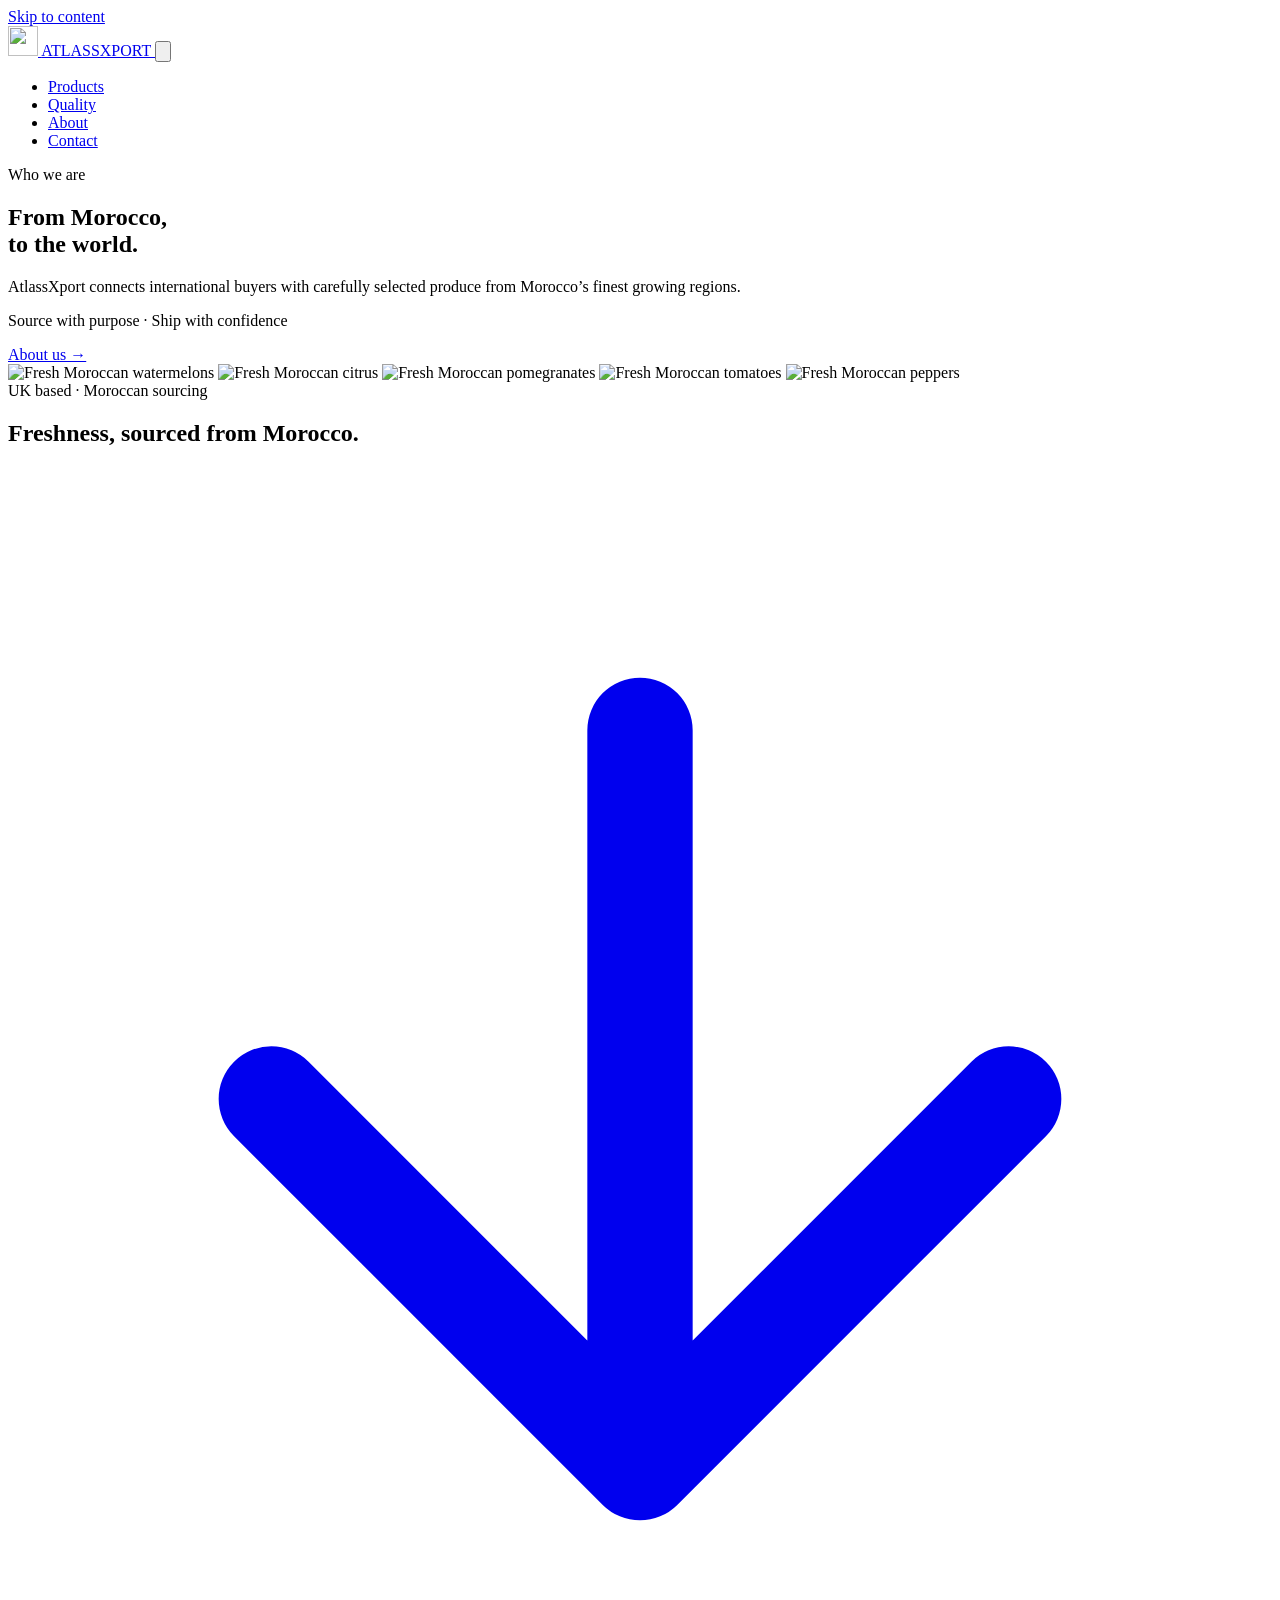
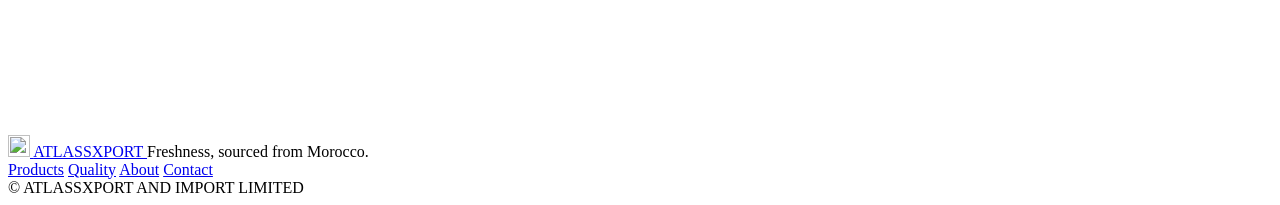
==== index.html @ 6ae71a1c "Add files via upload" ====
<!doctype html>
<html lang="en">
<head>
  <meta charset="utf-8">
  <meta name="viewport" content="width=device-width, initial-scale=1">
  <title>ATLASSXPORT | Fresh Produce Sourced from Morocco</title>
  <meta name="description" content="ATLASSXPORT is a UK-based fresh produce exporter sourcing watermelons, citrus, pomegranates, tomatoes and peppers from Morocco.">
  <meta property="og:title" content="ATLASSXPORT | Fresh Produce Sourced from Morocco">
  <meta property="og:description" content="Freshness, sourced from Morocco. UK based, Moroccan sourcing.">
  <meta property="og:type" content="website">
  <link rel="icon" href="assets/logo.png" type="image/png">
  <link rel="stylesheet" href="css/style.css?v=23">
</head>
<body>
  <a class="skip-link" href="#main">Skip to content</a>

  <header class="site-header">
    <nav class="site-nav" aria-label="Primary">
      <a class="brand" href="index.html">
        <img src="assets/logo.png" alt="" width="30" height="30">
        <span>ATLASSXPORT</span>
      </a>
      <button class="nav-toggle" aria-expanded="false" aria-controls="nav-links" aria-label="Toggle menu">
        <svg viewBox="0 0 24 24" fill="none" stroke="currentColor" stroke-width="2" stroke-linecap="round"><path d="M3 6h18M3 12h18M3 18h18"/></svg>
      </button>
      <ul class="nav-links" id="nav-links">
        <li><a href="index.html" aria-current="page">Products</a></li>
        <li><a href="quality.html">Quality</a></li>
        <li><a href="about.html">About</a></li>
        <li><a href="contact.html">Contact</a></li>
      </ul>
    </nav>
  </header>

  <main id="main">
    <section class="stripe reveal home-intro" aria-label="Who we are">
      <div class="wrap home-story">
        <span class="section-label">Who we are</span>
        <h2 class="mega home-story-heading">From Morocco,<br>to the world.</h2>
        <p class="story-line">AtlassXport connects international buyers with carefully selected produce from Morocco&rsquo;s finest growing regions.</p>
        <p class="final-line">Source with purpose &middot; Ship with confidence</p>
        <a class="back-link" href="about.html">About us &rarr;</a>
      </div>
    </section>

    <section class="home-hero">
      <div class="hero-rotator" data-hero-rotator>
        <img src="assets/photos/watermelon.jpg" alt="Fresh Moroccan watermelons" class="is-active">
        <img src="assets/photos/orange.jpg" alt="Fresh Moroccan citrus" loading="lazy" decoding="async">
        <img src="assets/photos/pomegranate.jpg" alt="Fresh Moroccan pomegranates" loading="lazy" decoding="async">
        <img src="assets/photos/tomato.jpg" alt="Fresh Moroccan tomatoes" loading="lazy" decoding="async">
        <img src="assets/photos/pepper.jpg" alt="Fresh Moroccan peppers" loading="lazy" decoding="async">
      </div>
      <div class="hero-copy">
        <span class="eyebrow">UK based &middot; Moroccan sourcing</span>
        <h1>Freshness, sourced from Morocco.</h1>
      </div>
      <a class="scroll-cue" href="#products" aria-label="See our products">
        <svg viewBox="0 0 24 24" fill="none" stroke="currentColor" stroke-width="2" stroke-linecap="round" stroke-linejoin="round"><path d="M12 5v14M5 12l7 7 7-7"/></svg>
      </a>
    </section>

    <section id="products" class="showcase" data-product-grid aria-label="Our products"></section>
  </main>

  <footer class="site-footer">
    <div class="wrap">
      <a class="foot-brand" href="index.html">
        <img src="assets/logo.png" alt="" width="22" height="22">
        <span>ATLASSXPORT</span>
      </a>
      <span>Freshness, sourced from Morocco.</span>
      <div class="foot-links">
        <a href="index.html">Products</a>
        <a href="quality.html">Quality</a>
        <a href="about.html">About</a>
        <a href="contact.html">Contact</a>
      </div>
      <span>&copy; <span data-year></span> ATLASSXPORT AND IMPORT LIMITED</span>
    </div>
  </footer>

  <script src="js/products.js?v=23"></script>
  <script src="js/main.js?v=23"></script>
</body>
</html>
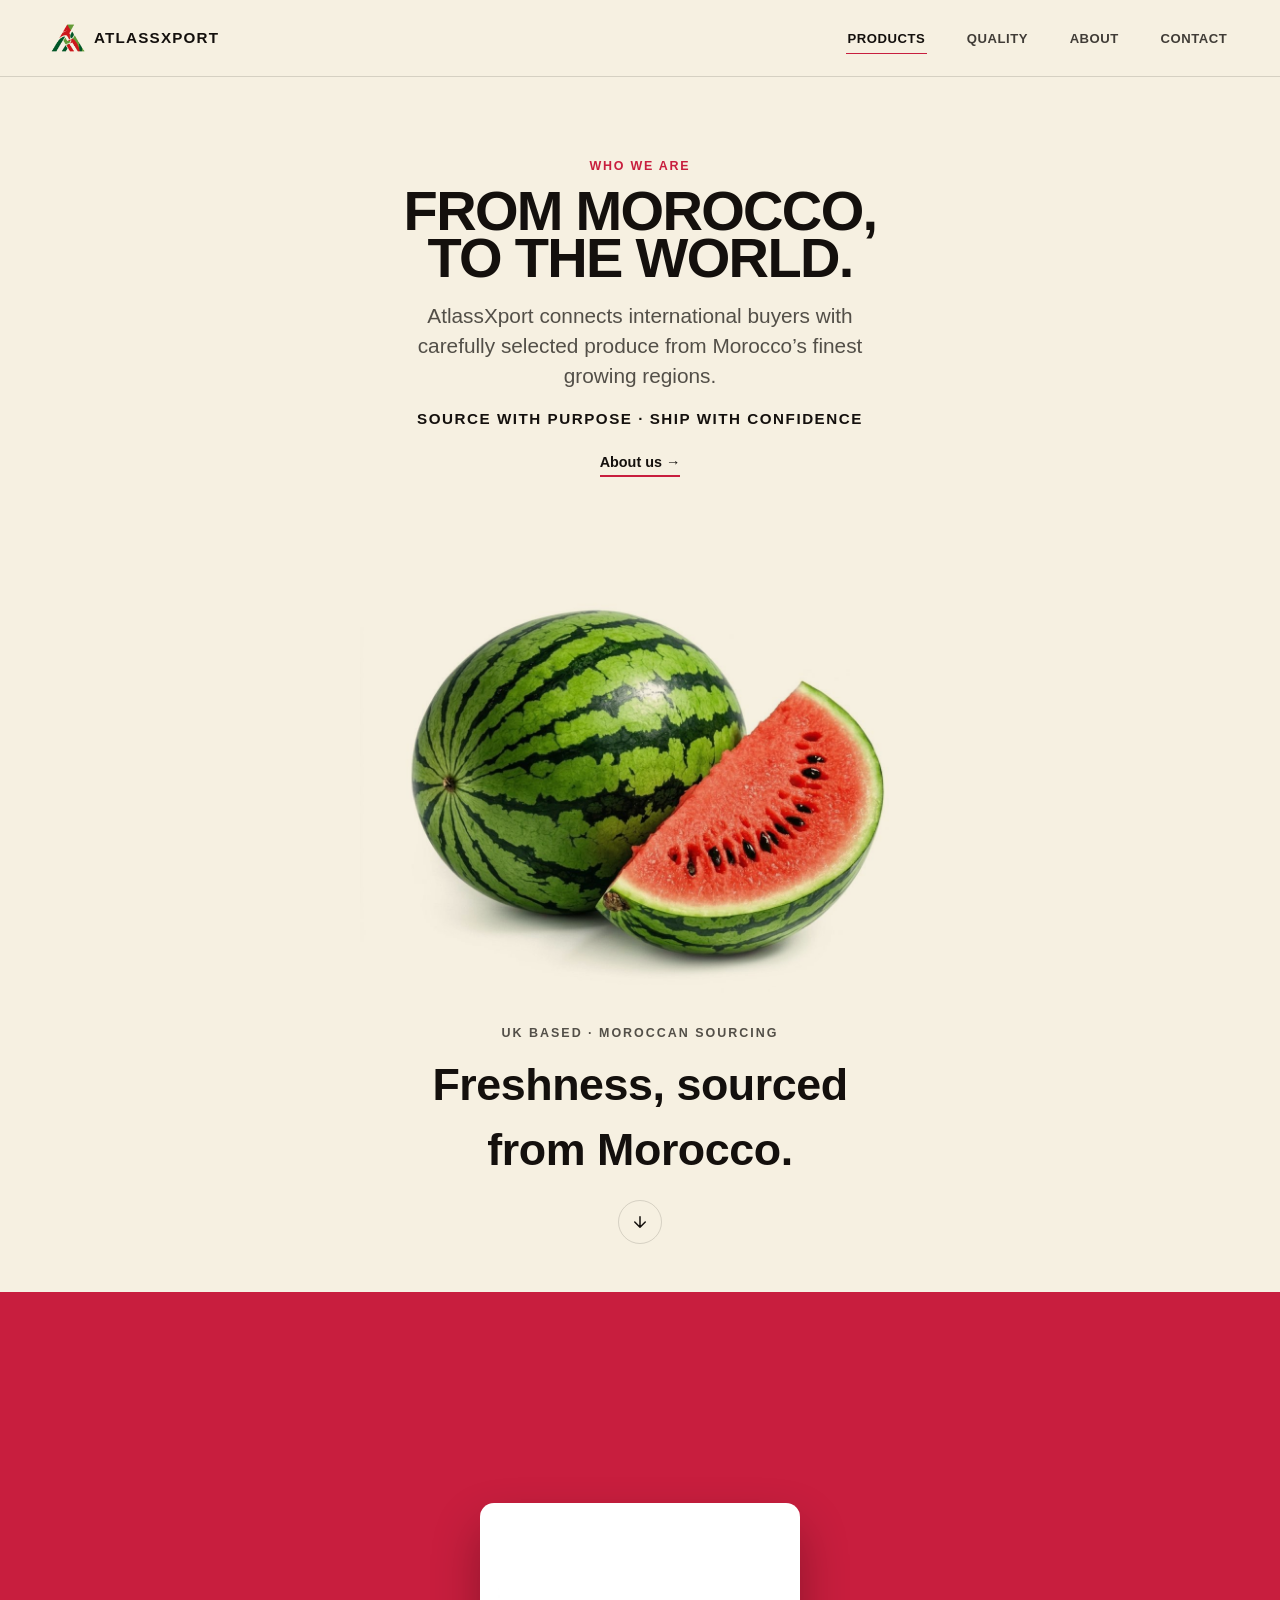
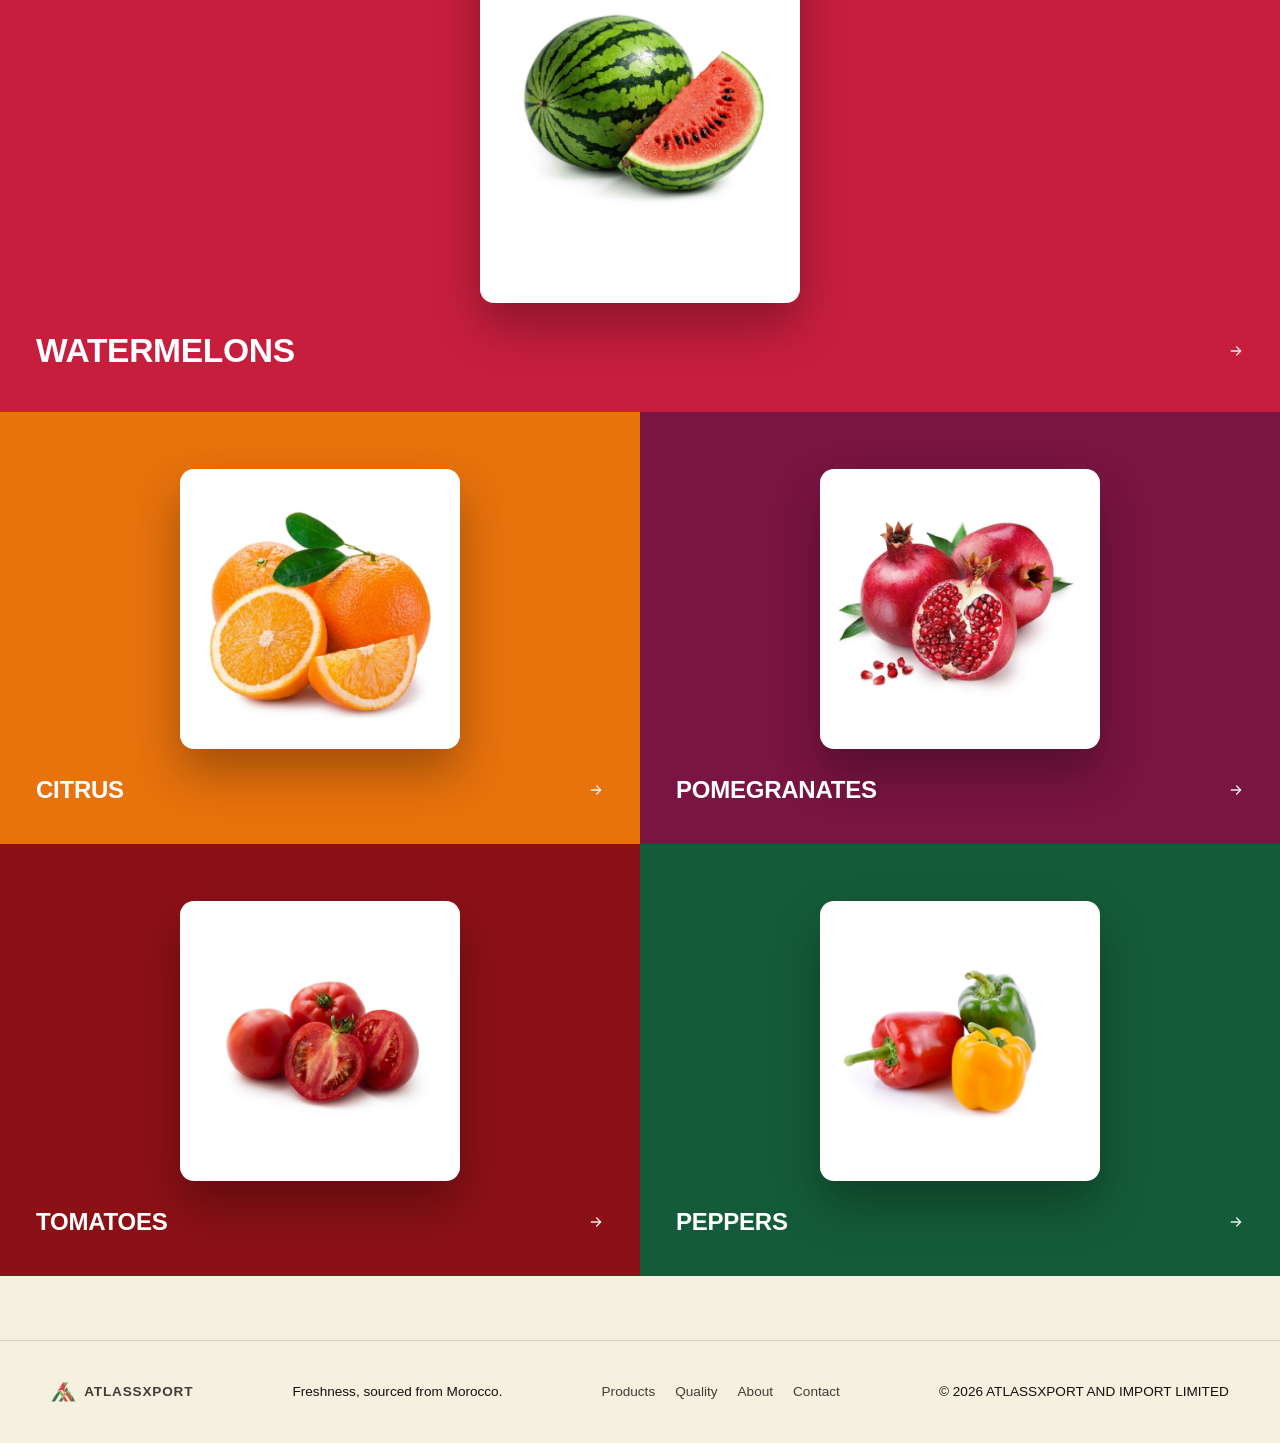
==== commit 9437c25f: "Add files via upload" ====
--- a/index.html
+++ b/index.html
@@ -9,7 +9,7 @@
   <meta property="og:description" content="Freshness, sourced from Morocco. UK based, Moroccan sourcing.">
   <meta property="og:type" content="website">
   <link rel="icon" href="assets/logo.png" type="image/png">
-  <link rel="stylesheet" href="css/style.css?v=23">
+  <link rel="stylesheet" href="css/style.css?v=34">
 </head>
 <body>
   <a class="skip-link" href="#main">Skip to content</a>
@@ -80,7 +80,7 @@
     </div>
   </footer>
 
-  <script src="js/products.js?v=23"></script>
-  <script src="js/main.js?v=23"></script>
+  <script src="js/products.js?v=34"></script>
+  <script src="js/main.js?v=34"></script>
 </body>
 </html>
--- a/css/style.css
+++ b/css/style.css
@@ -0,0 +1,1125 @@
+/* =========================================================
+   ATLASSXPORT — style.css
+   Palette + type scale are centralized here as CSS variables.
+   ========================================================= */
+:root {
+  --cream: #f6f0e1;
+  --cream-dim: #ece2ca;
+  --black: #14100d;
+  --black-soft: rgba(20, 16, 13, 0.72);
+
+  --accent: #c81e3e;       /* brand red — nav, buttons, focus, numerals */
+  --accent-dark: #841531;
+  --success: #145c39;      /* form confirmation message */
+
+  --line: rgba(20, 16, 13, 0.14);
+  --line-on-dark: rgba(246, 240, 225, 0.22);
+  --radius: 14px;
+  --nav-h: 76px;
+  --font: -apple-system, "Segoe UI", Roboto, Helvetica, Arial, sans-serif;
+  --ease: cubic-bezier(.2, .7, .2, 1);
+  color-scheme: light;
+}
+
+/* ---------- reset ---------- */
+* { box-sizing: border-box; }
+html {
+  scroll-behavior: smooth;
+  scroll-padding-top: calc(var(--nav-h) + 1rem);
+  -webkit-text-size-adjust: 100%;
+}
+body {
+  -webkit-tap-highlight-color: transparent;
+  margin: 0;
+  min-height: 100dvh;
+  display: flex;
+  flex-direction: column;
+  font-family: var(--font);
+  background: var(--cream);
+  color: var(--black);
+  line-height: 1.45;
+  -webkit-font-smoothing: antialiased;
+  overflow-x: hidden;
+}
+body > main { flex: 1; }
+img, svg { max-width: 100%; display: block; }
+a { color: inherit; }
+h1, h2, h3, p, dl, dd { margin: 0; }
+ul { margin: 0; padding: 0; list-style: none; }
+button { font: inherit; }
+
+:focus-visible {
+  outline: 3px solid var(--accent);
+  outline-offset: 3px;
+  border-radius: 4px;
+}
+
+.skip-link {
+  position: absolute;
+  left: 1rem;
+  top: -60px;
+  background: var(--black);
+  color: var(--cream);
+  padding: .75rem 1.25rem;
+  border-radius: 8px;
+  z-index: 300;
+  transition: top .15s var(--ease);
+}
+.skip-link:focus { top: 1rem; }
+
+.wrap {
+  max-width: 1320px;
+  margin-inline: auto;
+  padding-inline: clamp(1.25rem, 4vw, 3.5rem);
+}
+
+.visually-hidden {
+  position: absolute;
+  width: 1px; height: 1px;
+  overflow: hidden;
+  clip: rect(0 0 0 0);
+  white-space: nowrap;
+}
+
+/* ---------- nav (deliberately quiet) ---------- */
+.site-header {
+  position: sticky;
+  top: 0;
+  z-index: 100;
+  background: rgba(246, 240, 225, 0.92);
+  backdrop-filter: blur(6px);
+  border-bottom: 1px solid var(--line);
+  transition: transform .5s var(--ease), box-shadow .4s var(--ease), background .4s var(--ease);
+}
+.site-header.is-scrolled { box-shadow: 0 6px 24px rgba(20, 16, 13, .06); }
+.site-header.is-hidden { transform: translateY(-100%); }
+
+.scroll-progress {
+  position: fixed;
+  inset: 0 0 auto 0;
+  height: 3px;
+  z-index: 200;
+  background: var(--accent);
+  transform: scaleX(0);
+  transform-origin: 0 50%;
+  pointer-events: none;
+}
+.site-nav {
+  display: flex;
+  align-items: center;
+  justify-content: space-between;
+  height: var(--nav-h);
+  max-width: 1320px;
+  margin-inline: auto;
+  padding-inline: clamp(1.25rem, 4vw, 3.5rem);
+}
+.brand {
+  display: flex;
+  align-items: center;
+  gap: .55rem;
+  font-weight: 800;
+  font-size: .95rem;
+  letter-spacing: .08em;
+  text-decoration: none;
+  white-space: nowrap;
+  text-transform: uppercase;
+}
+.brand img { width: 34px; height: 30px; object-fit: contain; }
+
+.nav-links {
+  display: flex;
+  gap: clamp(1.25rem, 3vw, 2.5rem);
+}
+.nav-links a {
+  text-decoration: none;
+  font-weight: 600;
+  font-size: .82rem;
+  letter-spacing: .04em;
+  text-transform: uppercase;
+  padding: .4rem .1rem;
+  border-bottom: 1px solid transparent;
+  opacity: .8;
+}
+.nav-links a[aria-current="page"] { opacity: 1; border-color: var(--accent); }
+.nav-links a:hover { opacity: 1; border-color: var(--black); }
+
+.nav-toggle {
+  display: none;
+  background: none;
+  border: 1px solid var(--line);
+  border-radius: 8px;
+  width: 42px;
+  height: 42px;
+  align-items: center;
+  justify-content: center;
+  cursor: pointer;
+}
+.nav-toggle svg { width: 18px; height: 18px; }
+
+@media (max-width: 760px) {
+  .nav-toggle { display: flex; }
+  .nav-links {
+    position: absolute;
+    top: 100%;
+    left: 0;
+    right: 0;
+    background: var(--cream);
+    flex-direction: column;
+    gap: 0;
+    padding: .4rem clamp(1.25rem, 4vw, 3.5rem) 1rem;
+    border-bottom: 1px solid var(--line);
+    box-shadow: 0 18px 30px rgba(20, 16, 13, .1);
+    transform: translateY(-8px);
+    opacity: 0;
+    visibility: hidden;
+    pointer-events: none;
+    transition: transform .25s var(--ease), opacity .25s var(--ease), visibility 0s linear .25s;
+  }
+  .nav-links.open { transform: translateY(0); opacity: 1; visibility: visible; pointer-events: auto; transition-delay: 0s; }
+  .nav-links li { border-bottom: 1px solid var(--line); }
+  .nav-links li:last-child { border-bottom: 0; }
+  .nav-links a,
+  .nav-links a[aria-current="page"],
+  .nav-links a:hover {
+    display: block;
+    padding: 1.05rem 0;
+    font-size: 1.05rem;
+    border: 0;
+    opacity: 1;
+  }
+  .nav-links a[aria-current="page"] { color: var(--accent); }
+}
+
+/* ---------- footer ---------- */
+.site-footer {
+  border-top: 1px solid var(--line);
+  padding: 2.5rem 0;
+  margin-top: 4rem;
+}
+.site-footer .wrap {
+  display: flex;
+  flex-wrap: wrap;
+  gap: 1.1rem 2rem;
+  align-items: center;
+  justify-content: space-between;
+  font-size: .85rem;
+}
+.site-footer a { text-decoration: none; opacity: .8; }
+.site-footer a:hover { opacity: 1; text-decoration: underline; text-underline-offset: 3px; }
+.foot-brand { display: flex; align-items: center; gap: .5rem; font-weight: 800; letter-spacing: .06em; text-transform: uppercase; font-size: .85rem; }
+.foot-brand img { width: 25px; height: 22px; object-fit: contain; }
+.foot-links { display: flex; gap: 1.25rem; }
+
+/* ---------- shared: oversized editorial type ---------- */
+.mega {
+  font-weight: 800;
+  text-transform: uppercase;
+  letter-spacing: -.03em;
+  line-height: .84;
+  margin: 0;
+}
+.photo-card {
+  display: block;
+  background: #fff;
+  border-radius: var(--radius);
+  padding: clamp(.5rem, 1.6vw, 1.1rem);
+  box-shadow: 0 24px 48px rgba(0, 0, 0, .3);
+}
+.photo-card img {
+  width: 100%;
+  height: 100%;
+  object-fit: contain;
+  border-radius: 6px;
+  display: block;
+}
+.eyebrow {
+  font-weight: 700;
+  letter-spacing: .16em;
+  text-transform: uppercase;
+  font-size: .78rem;
+}
+
+/* ---------- reveal-on-scroll ---------- */
+.reveal {
+  opacity: 0;
+  transform: translateY(22px);
+  transition: opacity .85s var(--ease), transform .85s var(--ease);
+  transition-delay: var(--reveal-delay, 0ms);
+}
+.reveal.is-visible { opacity: 1; transform: none; }
+/* product photos ease in from a hair smaller */
+.showcase-card.reveal .photo-card { transform: scale(.97); }
+.showcase-card.reveal.is-visible .photo-card { transform: none; }
+.showcase-card.reveal.is-visible:hover .photo-card,
+.showcase-card.reveal.is-visible:focus-visible .photo-card { transform: scale(1.05) translateY(-6px); }
+
+@media (prefers-reduced-motion: reduce) {
+  html { scroll-behavior: auto; }
+  .reveal { opacity: 1 !important; transform: none !important; transition: none !important; }
+  * {
+    animation-duration: .001ms !important;
+    animation-iteration-count: 1 !important;
+    transition-duration: .001ms !important;
+  }
+}
+
+/* =========================================================
+   HOME HERO
+   ========================================================= */
+.home-hero {
+  position: relative;
+  background: var(--cream);
+  color: var(--black);
+  overflow: hidden;
+  display: flex;
+  flex-direction: column;
+  align-items: center;
+  text-align: center;
+  gap: 1.1rem;
+  padding: 0 1.25rem 3rem;
+}
+/* Product photos sit on white; multiply + soft edges melt them into the cream page. */
+.hero-rotator {
+  position: relative;
+  width: min(100%, 880px);
+  height: clamp(270px, 50svh, 470px);
+}
+.hero-rotator img {
+  position: absolute;
+  inset: 0;
+  width: 100%;
+  height: 100%;
+  object-fit: contain;
+  mix-blend-mode: multiply;
+  -webkit-mask-image: radial-gradient(ellipse 60% 60% at 50% 50%, #000 60%, transparent 100%);
+  mask-image: radial-gradient(ellipse 60% 60% at 50% 50%, #000 60%, transparent 100%);
+  opacity: 0;
+  transition: opacity 1.4s var(--ease);
+}
+.hero-rotator img.is-active { opacity: 1; animation: hero-float 6s ease-in-out infinite; }
+@keyframes hero-float { 0%, 100% { transform: translateY(0); } 50% { transform: translateY(-7px); } }
+.home-hero .hero-copy {
+  position: relative;
+  z-index: 2;
+}
+.home-hero .eyebrow { color: var(--black-soft); display: block; margin-bottom: .6rem; }
+.home-hero h1 {
+  font-size: clamp(1.6rem, 4vw, 2.8rem);
+  font-weight: 800;
+  letter-spacing: -.01em;
+  max-width: 22ch;
+  margin-inline: auto;
+  text-wrap: balance;
+}
+.scroll-cue {
+  position: relative;
+  z-index: 2;
+  width: 44px;
+  height: 44px;
+  border-radius: 50%;
+  border: 1px solid var(--line);
+  color: var(--black);
+  display: flex;
+  align-items: center;
+  justify-content: center;
+  text-decoration: none;
+  animation: bob 2.4s ease-in-out infinite;
+  transition: border-color .3s var(--ease);
+}
+.scroll-cue:hover { border-color: var(--black); }
+.scroll-cue svg { width: 18px; height: 18px; }
+
+@keyframes rise {
+  from { opacity: 0; transform: translateY(40px) scale(.96); }
+  to   { opacity: 1; transform: none; }
+}
+@keyframes bob {
+  0%, 100% { transform: translateY(0); }
+  50% { transform: translateY(5px); }
+}
+@media (prefers-reduced-motion: reduce) {
+  .scroll-cue { animation: none; }
+  .hero-rotator img { transition: none; }
+}
+
+/* =========================================================
+   HOME / PRODUCT SHOWCASE GRID
+   ========================================================= */
+.showcase {
+  display: grid;
+  grid-template-columns: repeat(6, 1fr);
+}
+.showcase > .showcase-card { grid-column: span 2; }
+.showcase > .span-half { grid-column: span 3; }
+.showcase > .span-full { grid-column: 1 / -1; }
+.showcase-card {
+  position: relative;
+  overflow: hidden;
+  text-decoration: none;
+  color: #fff;
+  display: flex;
+  flex-direction: column;
+  justify-content: flex-end;
+  min-height: 48vh;
+  padding: clamp(1.25rem, 3vw, 2.25rem);
+  outline-offset: -4px;
+}
+.showcase .showcase-card--flagship {
+  grid-column: 1 / -1;
+  min-height: 80vh;
+}
+.showcase .showcase-card--flagship .photo-card { width: min(34%, 320px); aspect-ratio: 4 / 5; }
+.showcase .showcase-card--flagship .card-name { font-size: clamp(1.4rem, 3vw, 2.1rem); }
+.showcase-card .photo-card {
+  width: min(58%, 280px);
+  aspect-ratio: 1 / 1;
+  margin: auto auto 0;
+  transition: transform .5s var(--ease);
+}
+.showcase-card:hover .photo-card,
+.showcase-card:focus-visible .photo-card { transform: scale(1.05) translateY(-6px); }
+.showcase-card .card-row {
+  display: flex;
+  align-items: center;
+  justify-content: space-between;
+  margin-top: 1.5rem;
+}
+.showcase-card .card-name {
+  font-weight: 800;
+  font-size: clamp(1.1rem, 2vw, 1.5rem);
+  text-transform: uppercase;
+  letter-spacing: -.01em;
+}
+.showcase-card .card-arrow {
+  display: inline-flex;
+  align-items: center;
+  gap: .4rem;
+  font-weight: 700;
+  font-size: .78rem;
+  text-transform: uppercase;
+  letter-spacing: .08em;
+  opacity: .9;
+}
+.showcase-card .card-arrow svg { width: 16px; height: 16px; transition: transform .3s var(--ease); }
+.showcase-card:hover .card-arrow svg { transform: translateX(4px); }
+
+@media (max-width: 860px) {
+  .showcase { grid-template-columns: 1fr; }
+  .showcase > .showcase-card, .showcase > .span-half, .showcase > .span-full { grid-column: auto; }
+  .showcase-card { min-height: 56vh; }
+  .showcase .showcase-card--flagship { min-height: 70vh; }
+  .showcase .showcase-card--flagship .photo-card { width: min(62%, 300px); aspect-ratio: 1 / 1; }
+}
+
+/* =========================================================
+   PRODUCT TEMPLATE PAGE
+   ========================================================= */
+.product-hero {
+  position: relative;
+  min-height: min(88vh, 760px);
+  display: flex;
+  flex-direction: column;
+  align-items: center;
+  justify-content: center;
+  color: #fff;
+  text-align: center;
+  gap: clamp(1.25rem, 3vh, 1.75rem);
+  padding: calc(var(--nav-h) + 2rem) 1.25rem 3rem;
+}
+.product-hero .eyebrow { opacity: .85; }
+.product-hero .photo-card {
+  width: min(46vw, 340px);
+  aspect-ratio: 4 / 5;
+  animation: rise .9s var(--ease) both;
+}
+.product-hero .product-name {
+  font-size: clamp(1.8rem, 5vw, 3.2rem);
+  font-weight: 800;
+  text-transform: uppercase;
+  letter-spacing: -.02em;
+}
+.product-hero .tagline {
+  font-size: clamp(.85rem, 1.6vw, 1rem);
+  font-weight: 800;
+  letter-spacing: .14em;
+  text-transform: uppercase;
+  max-width: 34ch;
+  opacity: .92;
+}
+.product-desc {
+  max-width: 58ch;
+  margin: clamp(2rem, 5vw, 3.5rem) auto 0;
+  text-align: center;
+  font-size: clamp(1.05rem, 1.9vw, 1.3rem);
+  color: var(--black-soft);
+}
+
+.product-stats {
+  display: grid;
+  grid-template-columns: repeat(auto-fit, minmax(180px, 1fr));
+  gap: 1px;
+  background: var(--line);
+  border: 1px solid var(--line);
+  border-radius: var(--radius);
+  overflow: hidden;
+  margin-block: clamp(2rem, 5vw, 3.5rem);
+}
+.product-stats div { background: var(--cream); padding: 1.5rem; }
+.product-stats dt {
+  font-size: .72rem;
+  text-transform: uppercase;
+  letter-spacing: .12em;
+  font-weight: 800;
+  color: var(--tint, var(--accent));
+  margin-bottom: .4rem;
+}
+.product-stats dd { font-weight: 700; font-size: 1.05rem; }
+
+.cta-row {
+  display: flex;
+  justify-content: center;
+  padding-bottom: clamp(2.5rem, 5vw, 4rem);
+}
+.cta-btn {
+  display: inline-flex;
+  align-items: center;
+  gap: .6rem;
+  background: var(--black);
+  color: var(--cream);
+  text-decoration: none;
+  font-weight: 800;
+  font-size: .85rem;
+  letter-spacing: .06em;
+  text-transform: uppercase;
+  padding: 1rem 1.75rem;
+  border-radius: 999px;
+  transition: background .25s var(--ease), transform .25s var(--ease);
+}
+.cta-btn:hover { background: var(--tint, var(--accent)); transform: translateY(-2px); }
+.cta-btn svg { width: 16px; height: 16px; }
+
+.more-products { padding-bottom: clamp(3rem, 6vw, 5rem); }
+.section-label {
+  font-size: .78rem;
+  font-weight: 800;
+  letter-spacing: .14em;
+  text-transform: uppercase;
+  color: var(--tint, var(--accent));
+  margin-bottom: .5rem;
+  display: block;
+}
+.more-grid {
+  display: grid;
+  grid-template-columns: repeat(auto-fit, minmax(220px, 1fr));
+  gap: clamp(1rem, 2.5vw, 1.5rem);
+}
+.more-grid .showcase-card { min-height: 320px; border-radius: var(--radius); }
+
+.back-link {
+  display: inline-flex;
+  align-items: center;
+  gap: .4rem;
+  font-weight: 700;
+  text-decoration: none;
+  border-bottom: 2px solid var(--tint, var(--accent));
+  padding-bottom: 2px;
+  font-size: .9rem;
+}
+
+.home-story { text-align: center; }
+.home-story .story-line { margin-top: 1.25rem; max-width: 40ch; }
+.home-story .back-link { margin-top: 1.4rem; }
+.home-intro {
+  padding-block: clamp(2.5rem, 7vw, 4.5rem) clamp(.5rem, 2vw, 1.5rem);
+}
+.home-intro .home-story { width: 100%; }
+.home-story-heading {
+  font-size: clamp(2rem, 5vw, 3.5rem);
+  margin-top: .75rem;
+}
+
+/* =========================================================
+   GENERIC PAGE HERO / STRIPES (about, quality, contact)
+   ========================================================= */
+.page-hero {
+  padding: calc(var(--nav-h) + 3rem) 0 1rem;
+  text-align: center;
+}
+.page-hero h1 {
+  font-size: clamp(2.4rem, 8vw, 5.5rem);
+  font-weight: 800;
+  letter-spacing: -.02em;
+  text-transform: uppercase;
+  line-height: .95;
+}
+.page-hero p {
+  margin-top: 1.1rem;
+  font-size: clamp(1rem, 1.8vw, 1.2rem);
+  max-width: 40ch;
+  margin-inline: auto;
+  color: var(--black-soft);
+}
+
+.stripe { padding-block: clamp(3rem, 7vw, 5rem); }
+.stripe + .stripe { border-top: 1px solid var(--line); }
+
+/* ---------- longer copy blocks: comfortable, compact reading width ---------- */
+/* ---------- about: editorial intro ---------- */
+.ab-hero { padding-block: clamp(2rem, 5vw, 3.5rem) 0; }
+.ab-title {
+  font-weight: 800;
+  text-transform: uppercase;
+  letter-spacing: -.035em;
+  line-height: .98;
+  font-size: clamp(1.8rem, 4.4vw, 3.2rem);
+}
+.ab-title span { color: var(--accent); }
+.ab-lead {
+  margin-top: clamp(1rem, 2vw, 1.4rem);
+  max-width: 46ch;
+  font-size: clamp(1rem, 1.6vw, 1.2rem);
+  line-height: 1.5;
+  color: var(--black-soft);
+}
+.ab-grid {
+  display: grid;
+  grid-template-columns: repeat(6, 1fr);
+  gap: clamp(.9rem, 2vw, 1.4rem);
+  margin-top: clamp(1.6rem, 3.5vw, 2.4rem);
+}
+.ab-card {
+  grid-column: span 2;
+  position: relative;
+  padding: clamp(1.1rem, 2vw, 1.5rem) clamp(1.1rem, 2vw, 1.5rem) clamp(1.2rem, 2vw, 1.6rem) clamp(1.3rem, 2.2vw, 1.75rem);
+  border-radius: 20px;
+  background: rgba(255, 255, 255, .55);
+  border: 1px solid var(--line);
+  overflow: hidden;
+  transition: transform .5s var(--ease), box-shadow .5s var(--ease), background .4s var(--ease);
+}
+.ab-card::before {
+  content: "";
+  position: absolute;
+  inset: 0 auto 0 0;
+  width: 4px;
+  background: var(--c);
+}
+.ab-card--wide { grid-column: span 2; }
+.ab-card.is-visible:hover { transform: translateY(-4px); box-shadow: 0 18px 40px rgba(20, 16, 13, .09); background: #fff; }
+.ab-num {
+  display: block;
+  font-weight: 800;
+  font-size: clamp(1.6rem, 2.6vw, 2.1rem);
+  line-height: 1;
+  letter-spacing: -.02em;
+  color: var(--c);
+}
+.ab-card h2 {
+  margin-top: .55rem;
+  font-size: .85rem;
+  font-weight: 800;
+  letter-spacing: .08em;
+  text-transform: uppercase;
+}
+.ab-card p { margin-top: .55rem; color: var(--black-soft); line-height: 1.55; font-size: .92rem; }
+.ab-chips { display: flex; flex-wrap: wrap; gap: .4rem; margin-top: .9rem; }
+.ab-chip {
+  font-size: .66rem;
+  font-weight: 800;
+  letter-spacing: .08em;
+  text-transform: uppercase;
+  text-decoration: none;
+  color: #fff;
+  background: var(--chip);
+  padding: .4rem .7rem;
+  border-radius: 999px;
+  transition: transform .25s var(--ease), box-shadow .25s var(--ease);
+}
+.ab-chip:hover { transform: translateY(-2px); box-shadow: 0 8px 18px rgba(20, 16, 13, .18); }
+
+.ab-quote {
+  margin-top: clamp(1rem, 2vw, 1.4rem);
+  padding: clamp(1.4rem, 3vw, 2.2rem) clamp(1.3rem, 3vw, 2.2rem);
+  border-radius: 22px;
+  background: var(--black);
+  color: var(--cream);
+}
+.ab-quote-lead {
+  font-weight: 700;
+  letter-spacing: .14em;
+  text-transform: uppercase;
+  font-size: .7rem;
+  opacity: .7;
+  margin-bottom: .6rem;
+}
+.ab-quote-line {
+  font-weight: 800;
+  text-transform: uppercase;
+  letter-spacing: -.03em;
+  line-height: 1.08;
+  font-size: clamp(1.3rem, 3.2vw, 2.3rem);
+  opacity: .28;
+  transform: translateX(-12px);
+  transition: opacity .9s var(--ease), transform .9s var(--ease), color .9s var(--ease);
+  transition-delay: calc(var(--i) * 260ms + 250ms);
+}
+.ab-quote.is-visible .ab-quote-line { opacity: 1; transform: none; }
+.ab-quote.is-visible .ab-quote-line:nth-of-type(3) { color: #f4b23a; }
+.ab-quote.is-visible .ab-quote-line:nth-of-type(4) { color: #f27b6b; }
+.ab-quote.is-visible .ab-quote-line:nth-of-type(5) { color: #7fd0a2; }
+
+@media (max-width: 860px) {
+  .ab-grid { grid-template-columns: 1fr; }
+  .ab-card, .ab-card--wide { grid-column: auto; }
+}
+@media (prefers-reduced-motion: reduce) {
+  .ab-quote-line { opacity: 1; transform: none; }
+}
+.journey-section .story-line { max-width: 62ch; font-size: clamp(1rem, 1.5vw, 1.15rem); line-height: 1.6; }
+
+/* ---------- about: visual journey ---------- */
+.journey {
+  display: flex;
+  flex-wrap: wrap;
+  align-items: center;
+  justify-content: center;
+  gap: .75rem 0;
+  text-align: center;
+}
+.journey-step {
+  font-weight: 800;
+  font-size: clamp(1.1rem, 3vw, 1.9rem);
+  text-transform: uppercase;
+  letter-spacing: -.01em;
+  padding-inline: .5rem;
+}
+.journey-arrow {
+  width: clamp(28px, 4vw, 44px);
+  height: 20px;
+  opacity: .45;
+  margin-inline: .25rem;
+}
+@media (max-width: 640px) {
+  .journey { flex-direction: column; }
+  .journey-arrow { width: 20px; height: 28px; transform: rotate(90deg); }
+}
+
+.story-line {
+  max-width: 46ch;
+  margin: 1.5rem auto 0;
+  font-size: clamp(1.05rem, 1.9vw, 1.3rem);
+  text-align: center;
+  color: var(--black-soft);
+}
+.story-line strong { color: var(--black); }
+.final-line {
+  text-align: center;
+  font-weight: 800;
+  letter-spacing: .1em;
+  text-transform: uppercase;
+  font-size: .95rem;
+  margin-top: 1rem;
+}
+
+/* ---------- about: markets map ---------- */
+.markets-section, .journey-section { text-align: center; }
+.markets-heading {
+  font-size: clamp(1.8rem, 4.5vw, 2.8rem);
+  margin-top: .5rem;
+}
+.markets-map {
+  --sea: var(--cream);
+  position: relative;
+  max-width: 1000px;
+  margin: clamp(2rem, 5vw, 3rem) auto 0;
+}
+.markets-svg { width: 100%; height: auto; display: block; overflow: hidden; }
+@media (max-width: 720px) {
+  .flag-label { font-size: 12px; stroke-width: 3px; }
+  .markets-map { width: 100vw; margin-left: calc(50% - 50vw); }
+}
+.route {
+  fill: none;
+  stroke: var(--accent);
+  stroke-width: 1.6;
+  stroke-linecap: round;
+  stroke-dasharray: 4 5;
+  animation: route-flow 2.2s linear infinite;
+}
+.route--fr { stroke: #e8720c; }
+@keyframes route-flow { to { stroke-dashoffset: -18; } }
+.leader { stroke: var(--black); stroke-width: 1.1; opacity: .7; }
+.geo-dot { fill: #fff; stroke: var(--black); stroke-width: 1.2; }
+
+.market-flag { --pin: 200, 30, 62; cursor: pointer; outline: none; }
+.market-flag--fr { --pin: 0, 85, 164; }
+.market-flag--ma { --pin: 193, 39, 45; }
+.flag-inner {
+  transform-box: fill-box;
+  transform-origin: center;
+  transition: transform .3s var(--ease);
+}
+.market-flag:hover .flag-inner,
+.market-flag:focus-visible .flag-inner,
+.market-flag[aria-expanded="true"] .flag-inner { transform: scale(1.22); }
+.flag-ring { fill: none; stroke: #fff; stroke-width: 2.6; }
+.flag-edge { fill: none; stroke: rgba(20, 16, 13, .35); stroke-width: 1; }
+.market-flag:focus-visible .flag-ring { stroke: var(--accent); stroke-width: 3.4; }
+.flag-ping {
+  fill: none;
+  stroke: rgb(var(--pin));
+  stroke-width: 2;
+  transform-box: fill-box;
+  transform-origin: center;
+  animation: flag-ping 2.6s ease-out infinite;
+}
+@keyframes flag-ping {
+  0%   { transform: scale(1); opacity: .7; }
+  100% { transform: scale(2); opacity: 0; }
+}
+.flag-label {
+  font-family: var(--font);
+  font-size: 11px;
+  font-weight: 800;
+  letter-spacing: .1em;
+  text-transform: uppercase;
+  fill: var(--black);
+  stroke: var(--sea);
+  stroke-width: 3.2px;
+  paint-order: stroke;
+  pointer-events: none;
+}
+
+.market-card {
+  position: absolute;
+  z-index: 3;
+  background: #fff;
+  border-radius: 10px;
+  padding: .8rem 1.1rem;
+  box-shadow: 0 16px 32px rgba(20, 16, 13, .22);
+  min-width: 170px;
+  max-width: 230px;
+  text-align: left;
+  transform: translate(-50%, calc(-100% - 26px));
+  pointer-events: none;
+}
+.market-card strong {
+  display: block;
+  font-size: .85rem;
+  text-transform: uppercase;
+  letter-spacing: .04em;
+  margin-bottom: .2rem;
+}
+.market-card span { font-size: .85rem; color: var(--black-soft); }
+.market-card[hidden] { display: none; }
+
+/* ---------- quality: interactive process ---------- */
+.q-stepper {
+  display: grid;
+  grid-template-columns: minmax(230px, 4fr) 8fr;
+  gap: clamp(1.25rem, 3.5vw, 3rem);
+  margin-top: clamp(2rem, 5vw, 3.5rem);
+  --stage: #145c39;
+}
+.q-tabs { display: flex; flex-direction: column; gap: .35rem; }
+.q-tab {
+  position: relative;
+  display: grid;
+  grid-template-columns: auto 1fr;
+  align-items: center;
+  column-gap: 1.1rem;
+  text-align: left;
+  padding: 1.1rem 1.25rem 1.3rem;
+  background: none;
+  border: 0;
+  border-radius: 16px;
+  cursor: pointer;
+  color: var(--black);
+  transition: background .35s var(--ease), transform .35s var(--ease);
+}
+.q-tab:hover { background: rgba(20, 16, 13, .05); transform: translateX(4px); }
+.q-tab.is-active { background: rgba(20, 16, 13, .07); }
+.q-num {
+  font-weight: 800;
+  font-size: clamp(2rem, 3.6vw, 3rem);
+  line-height: 1;
+  letter-spacing: -.03em;
+  color: rgba(20, 16, 13, .22);
+  transition: color .35s var(--ease);
+}
+.q-tab.is-active .q-num { color: var(--stage); }
+.q-name {
+  font-weight: 800;
+  font-size: clamp(1.05rem, 1.8vw, 1.35rem);
+  text-transform: uppercase;
+  letter-spacing: .02em;
+}
+.q-bar {
+  position: absolute;
+  left: 1.25rem;
+  right: 1.25rem;
+  bottom: .55rem;
+  height: 3px;
+  border-radius: 3px;
+  background: transparent;
+  overflow: hidden;
+}
+.q-tab.is-active .q-bar { background: rgba(20, 16, 13, .1); }
+.q-bar i {
+  display: block;
+  height: 100%;
+  width: 100%;
+  background: var(--stage);
+  transform: scaleX(0);
+  transform-origin: 0 50%;
+}
+.q-tab.is-active .q-bar i { transform: scaleX(1); }
+.q-stepper.is-playing .q-tab.is-active .q-bar i {
+  transform: scaleX(0);
+  animation: q-fill 4s linear forwards;
+}
+@keyframes q-fill { to { transform: scaleX(1); } }
+.q-stepper.is-held .q-tab.is-active .q-bar i { animation-play-state: paused; }
+
+.q-stage {
+  position: relative;
+  overflow: hidden;
+  isolation: isolate;
+  min-height: clamp(420px, 52vw, 540px);
+  padding: clamp(1.5rem, 3.5vw, 2.75rem);
+  border-radius: 28px;
+  background: var(--stage);
+  color: #fff;
+  display: flex;
+  flex-direction: column;
+  justify-content: space-between;
+  gap: 1.5rem;
+  transition: background .7s var(--ease);
+}
+.q-ghost {
+  position: absolute;
+  z-index: -1;
+  right: -.05em;
+  bottom: -.22em;
+  font-weight: 800;
+  font-size: clamp(11rem, 26vw, 20rem);
+  line-height: 1;
+  letter-spacing: -.06em;
+  color: rgba(255, 255, 255, .09);
+  pointer-events: none;
+}
+.q-scene {
+  width: min(100%, 380px);
+  height: auto;
+  align-self: flex-end;
+  fill: none;
+  stroke: #fff;
+  stroke-width: 3;
+  stroke-linecap: round;
+  stroke-linejoin: round;
+}
+.scene { opacity: 0; transition: opacity .3s var(--ease); }
+.q-scene { position: relative; }
+.scene:not(.is-active) { display: none; }
+.scene.is-active { opacity: 1; }
+.scene .draw { stroke-dasharray: 1; stroke-dashoffset: 1; }
+.scene.is-active .draw { animation: q-draw 1.1s var(--ease) forwards; }
+.scene.is-active .draw:nth-child(2) { animation-delay: .08s; }
+.scene.is-active .draw:nth-child(3) { animation-delay: .16s; }
+.scene.is-active .draw:nth-child(4) { animation-delay: .24s; }
+.scene.is-active .draw:nth-child(5) { animation-delay: .32s; }
+.scene.is-active .draw:nth-child(6) { animation-delay: .4s; }
+.scene.is-active .draw:nth-child(7) { animation-delay: .48s; }
+.scene.is-active .route-dash { animation: q-draw 1.4s var(--ease) .3s forwards; }
+@keyframes q-draw { to { stroke-dashoffset: 0; } }
+.sun { transform-box: fill-box; transform-origin: center; animation: q-spin 24s linear infinite; }
+@keyframes q-spin { to { transform: rotate(360deg); } }
+
+.q-copy { max-width: 46ch; }
+.q-copy.is-swapping > * { animation: q-in .6s var(--ease) both; }
+.q-copy.is-swapping > *:nth-child(2) { animation-delay: .07s; }
+.q-copy.is-swapping > *:nth-child(3) { animation-delay: .14s; }
+@keyframes q-in { from { opacity: 0; transform: translateY(14px); } to { opacity: 1; transform: none; } }
+.q-title {
+  font-weight: 800;
+  font-size: clamp(2rem, 4.6vw, 3.4rem);
+  line-height: .95;
+  letter-spacing: -.03em;
+  text-transform: uppercase;
+}
+.q-text { margin-top: .9rem; font-size: clamp(1rem, 1.5vw, 1.15rem); line-height: 1.55; color: rgba(255, 255, 255, .92); }
+.q-list { margin-top: 1.1rem; display: flex; flex-wrap: wrap; gap: .5rem; }
+.q-list li {
+  font-size: .78rem;
+  font-weight: 800;
+  letter-spacing: .08em;
+  text-transform: uppercase;
+  padding: .5rem .85rem;
+  border: 1px solid rgba(255, 255, 255, .45);
+  border-radius: 999px;
+}
+
+.q-cta { text-align: center; padding-block: clamp(2.5rem, 6vw, 4.5rem) 1rem; }
+.q-cta-line {
+  font-weight: 800;
+  letter-spacing: .1em;
+  text-transform: uppercase;
+  font-size: .9rem;
+  margin-bottom: 1.4rem;
+}
+
+@media (max-width: 860px) {
+  .q-stepper { grid-template-columns: 1fr; }
+  .q-tabs {
+    flex-direction: row;
+    gap: .4rem;
+    overflow-x: auto;
+    scroll-snap-type: x mandatory;
+    -webkit-overflow-scrolling: touch;
+    padding-bottom: .25rem;
+  }
+  .q-tab { flex: 0 0 auto; grid-template-columns: auto; row-gap: .25rem; scroll-snap-align: start; padding: .8rem 1.1rem 1.1rem; }
+  .q-tab:hover { transform: none; }
+  .q-num { font-size: 1.6rem; }
+  .q-name { font-size: .85rem; }
+  .q-scene { align-self: center; width: min(78%, 300px); }
+}
+
+/* =========================================================
+   CONTACT
+   ========================================================= */
+.contact-grid {
+  display: grid;
+  grid-template-columns: 1fr 1.15fr;
+  gap: clamp(2rem, 5vw, 4rem);
+  padding-block: clamp(1.5rem, 4vw, 3rem);
+  align-items: start;
+}
+@media (max-width: 820px) { .contact-grid { grid-template-columns: 1fr; } }
+
+.contact-info dt {
+  font-size: .74rem;
+  text-transform: uppercase;
+  letter-spacing: .12em;
+  font-weight: 800;
+  color: var(--accent);
+  margin-top: 1.5rem;
+}
+.contact-info dt:first-child { margin-top: 0; }
+.contact-info dd { margin: .3rem 0 0; font-size: 1.25rem; font-weight: 700; }
+.contact-info dd a { text-decoration: none; }
+.contact-info dd a:hover { text-decoration: underline; }
+
+.field { display: flex; flex-direction: column; gap: .4rem; margin-bottom: 1.1rem; }
+.field label { font-weight: 700; font-size: .85rem; }
+.field input, .field select, .field textarea {
+  border: 1.5px solid var(--line);
+  border-radius: 10px;
+  padding: .8rem .9rem;
+  font: inherit;
+  background: #fff;
+  color: var(--black);
+}
+.field-row { display: grid; grid-template-columns: 1fr 1fr; gap: 0 1rem; }
+@media (max-width: 520px) { .field-row { grid-template-columns: 1fr; } }
+.field textarea { resize: vertical; min-height: 110px; }
+
+.submit-btn {
+  background: var(--accent);
+  color: #fff;
+  border: none;
+  padding: .95rem 1.9rem;
+  border-radius: 999px;
+  font-weight: 800;
+  font-size: .85rem;
+  letter-spacing: .05em;
+  text-transform: uppercase;
+  cursor: pointer;
+  transition: background .2s var(--ease);
+}
+.submit-btn:hover { background: var(--accent-dark); }
+
+.form-note {
+  margin-top: 1rem;
+  font-size: .9rem;
+  font-weight: 700;
+  color: var(--success);
+}
+.form-note[hidden] { display: none; }
+
+/* ---------- keep in touch / card preview ---------- */
+.keep-touch {
+  text-align: center;
+  padding-block: clamp(3rem, 6vw, 5rem);
+}
+.card-preview {
+  margin: 2rem auto 0;
+  max-width: 380px;
+}
+.card-preview svg { width: 100%; height: auto; border-radius: 10px; box-shadow: 0 20px 40px rgba(20, 16, 13, .18); }
+.download-btn {
+  display: inline-flex;
+  align-items: center;
+  gap: .5rem;
+  margin-top: 1.75rem;
+  background: var(--black);
+  color: var(--cream);
+  border: none;
+  padding: .95rem 1.9rem;
+  border-radius: 999px;
+  font-weight: 800;
+  font-size: .82rem;
+  letter-spacing: .06em;
+  text-transform: uppercase;
+  cursor: pointer;
+  transition: background .2s var(--ease);
+}
+.download-btn:hover { background: var(--accent); }
+.download-btn svg { width: 16px; height: 16px; }
+
+/* =========================================================
+   BUSINESS CARD PAGE
+   ========================================================= */
+.card-page { padding: calc(var(--nav-h) + 2.5rem) 0 4rem; }
+.card-page .page-hero { padding-top: 0; }
+.card-stage {
+  display: flex;
+  flex-wrap: wrap;
+  gap: clamp(1.5rem, 4vw, 3rem);
+  justify-content: center;
+  margin-top: 2.5rem;
+}
+.card-face {
+  width: min(90vw, 400px);
+}
+.card-face svg { width: 100%; height: auto; box-shadow: 0 24px 50px rgba(20, 16, 13, .2); border-radius: 6px; }
+.card-face figcaption {
+  margin-top: .75rem;
+  text-align: center;
+  font-size: .78rem;
+  font-weight: 700;
+  text-transform: uppercase;
+  letter-spacing: .1em;
+  color: var(--black-soft);
+}
+.card-actions {
+  display: flex;
+  gap: 1rem;
+  flex-wrap: wrap;
+  justify-content: center;
+  margin-top: 2.5rem;
+}
+
+@media print {
+  @page { size: 90mm 50mm; margin: 0; }
+  html, body { background: #14100d; margin: 0; }
+  .site-header, .site-footer, .card-page .page-hero, .card-actions, .skip-link, .scroll-progress { display: none !important; }
+  .card-page { padding: 0; }
+  .card-page .wrap { padding: 0; max-width: none; }
+  .card-stage { display: block; gap: 0; margin: 0; }
+  .card-face { width: 90mm; height: 50mm; margin: 0; break-after: page; page-break-after: always; }
+  .card-face:last-child { break-after: auto; page-break-after: auto; }
+  .card-face svg { width: 90mm; height: 50mm; box-shadow: none; border-radius: 0; }
+  .card-face figcaption { display: none; }
+  .reveal { opacity: 1 !important; transform: none !important; }
+}
